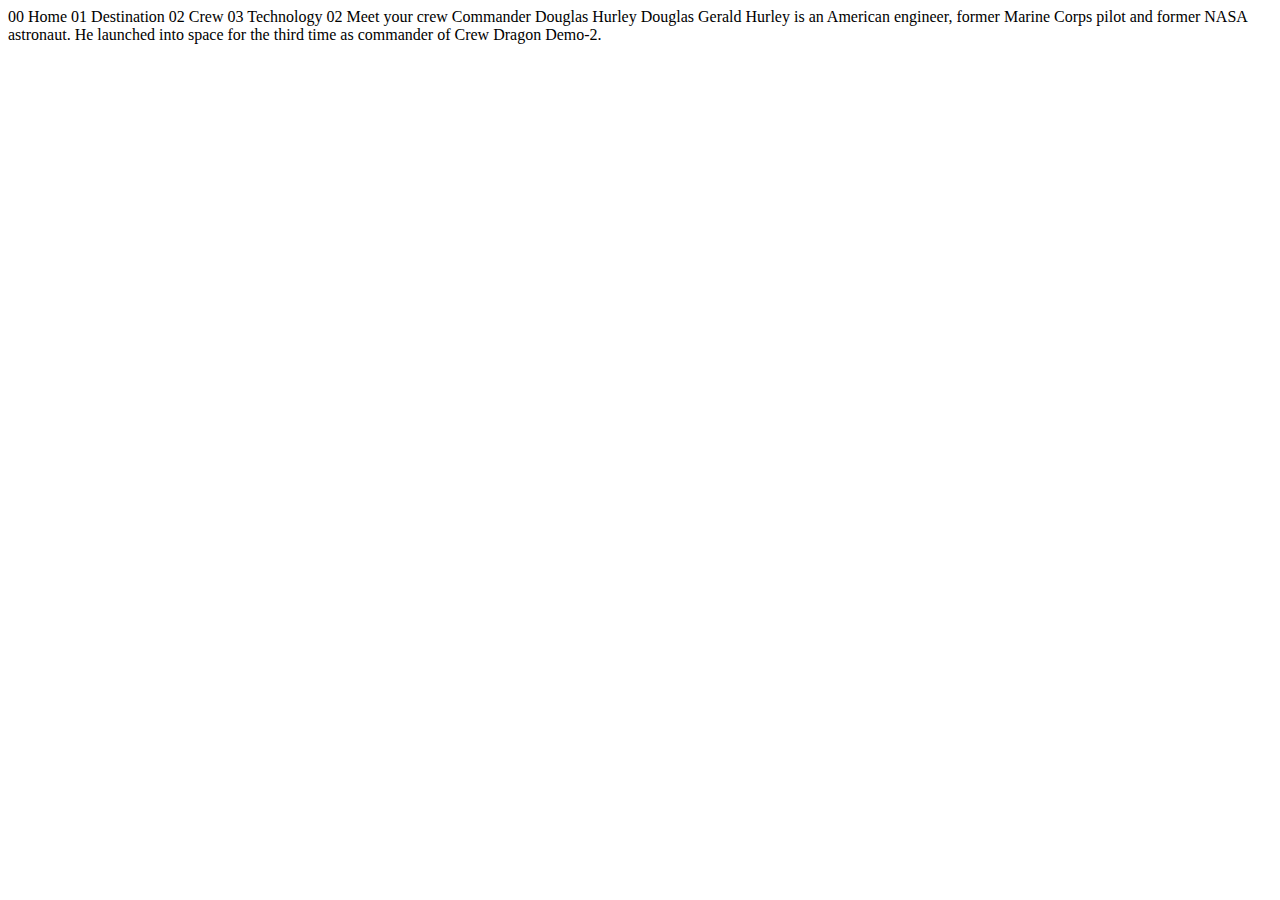
==== starter-code/crew-commander.html @ b0132529 "my current state" ====
<!DOCTYPE html>
<html lang="en">
<head>
  <meta charset="UTF-8">
  <meta name="viewport" content="width=device-width, initial-scale=1.0">

  <link rel="icon" type="image/png" sizes="32x32" href="./assets/favicon-32x32.png">
  
  <title>Frontend Mentor | Space tourism website</title>
</head>
<body>

  00 Home
  01 Destination
  02 Crew
  03 Technology

  02 Meet your crew

  Commander
  Douglas Hurley

  Douglas Gerald Hurley is an American engineer, former Marine Corps pilot 
  and former NASA astronaut. He launched into space for the third time as 
  commander of Crew Dragon Demo-2.
</body>
</html>
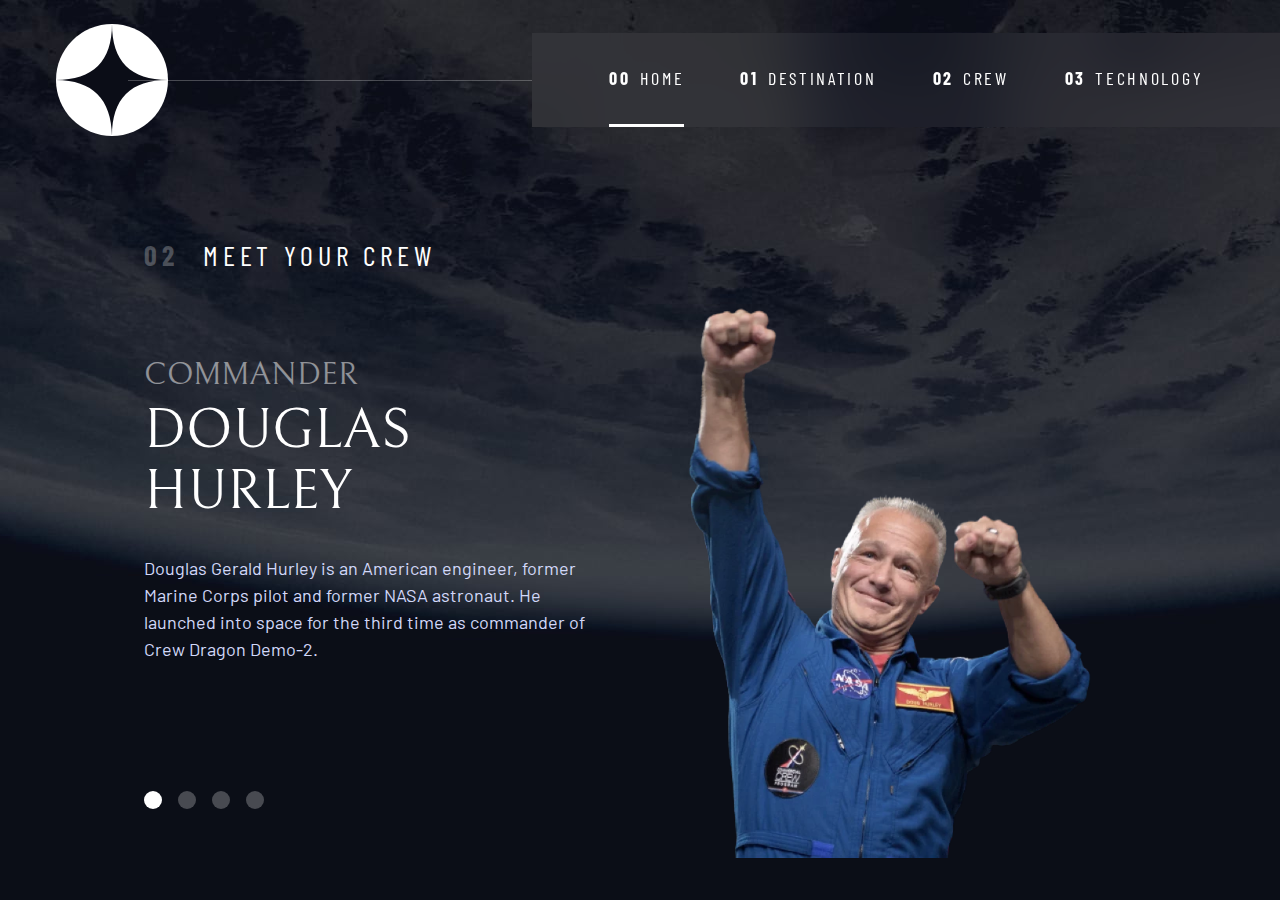
==== commit cd6c52a8: "Created Destination Template and Crew Template" ====
--- a/starter-code/crew-commander.html
+++ b/starter-code/crew-commander.html
@@ -5,23 +5,62 @@
   <meta name="viewport" content="width=device-width, initial-scale=1.0">
 
   <link rel="icon" type="image/png" sizes="32x32" href="./assets/favicon-32x32.png">
+
+  <link rel="icon" type="image/png" sizes="32x32" href="./assets/favicon-32x32.png">
+  <!-- Google fonts -->
+  <link rel="preconnect" href="https://fonts.googleapis.com">
+  <link rel="preconnect" href="https://fonts.gstatic.com" crossorigin>
+  <link href="https://fonts.googleapis.com/css2?family=Barlow+Condensed:wght@400;700&family=Bellefair&family=Barlow:wght@400;700&display=swap"
+      rel="stylesheet">
+      
+  <!-- Our custom CSS -->
+  <link rel="stylesheet" href="./index.css">
   
   <title>Frontend Mentor | Space tourism website</title>
+
+  <script src="index.js" defer></script>
+
 </head>
-<body>
-
-  00 Home
-  01 Destination
-  02 Crew
-  03 Technology
-
-  02 Meet your crew
-
-  Commander
-  Douglas Hurley
-
-  Douglas Gerald Hurley is an American engineer, former Marine Corps pilot 
-  and former NASA astronaut. He launched into space for the third time as 
-  commander of Crew Dragon Demo-2.
-</body>
+  <body class="crew">
+    <a class="skip-to-content" href="#main">Skip to content</a>
+    <header class="primary-header flex">
+      <div>
+        <img src="./assets/shared/logo.svg" alt="space tourism logo" class="logo">
+      </div>
+      <button class="mobile-nav-toggle" aria-controls="primary-navigation"><span class="sr-only" aria-expanded="false">Menu</span></button>
+      <nav>
+          <ul id="primary-navigation" data-visible="false" class="primary-navigation underline-indicators flex">
+              <li class="active"><a class="ff-sans-cond uppercase text-white letter-spacing-2" href="index.html"><span aria-hidden="true">00</span>Home</a>
+              <li><a class="ff-sans-cond uppercase text-white letter-spacing-2" href="destination.html"><span aria-hidden="true">01</span>Destination</a>
+              <li><a class="ff-sans-cond uppercase text-white letter-spacing-2" href="crew.html"><span aria-hidden="true">02</span>Crew</a>
+              <li><a class="ff-sans-cond uppercase text-white letter-spacing-2" href="technology.html"><span aria-hidden="true">03</span>Technology</a>
+          </ul>
+      </nav>
+    </header>
+    
+    <main id="main" class="grid-container grid-container--crew flow">
+      <h1 class="numbered-title"><span aria-hidden="true">02</span> Meet your crew</h1>
+      
+      <div class="dot-indicators flex">
+        <button aria-selected="true"><span class="sr-only">The commander</span></button>
+        <button aria-selected="false"><span class="sr-only">The mission specialist</span></button>
+        <button aria-selected="false"><span class="sr-only">The pilot</span></button>
+        <button aria-selected="false"><span class="sr-only">The crew engineer</span></button>
+      </div>
+      
+      <article class="crew-details flow">
+        <header class="flow flow-space--small">
+          <h2 class="fs-600 ff-serif uppercase">Commander</h2>
+          <p class="fs-700 uppercase ff-serif">Douglas Hurley</p>
+        </header>
+        <p>Douglas Gerald Hurley is an American engineer, former Marine Corps pilot 
+        and former NASA astronaut. He launched into space for the third time as 
+        commander of Crew Dragon Demo-2.</p>
+      </article>
+      <picture>
+        <source srcset="assets/crew/image-douglas-hurley.webp" type="image/webp">
+        <img src="assets/crew/image-douglas-hurley.png" alt="Douglas Hurley">
+      </picture>
+    </main>
+  </body>
 </html>--- a/starter-code/index.css
+++ b/starter-code/index.css
@@ -0,0 +1,752 @@
+/* ------------------- */
+/* Custom properties   */
+/* ------------------- */
+
+:root {
+    /* colors */
+    --clr-dark: 230 35% 7%;
+    --clr-light: 231 77% 90%;
+    --clr-white: 0 0% 100%;
+    
+    /* font-sizes for mobile */
+    --fs-900: clamp(5rem, 8vw + 1rem, 9.375rem);
+    --fs-800: 3.5rem;
+    --fs-700: 1.5rem;
+    --fs-600: 1rem;
+    --fs-500: 1.75rem;
+    --fs-400: 0.9375rem;
+    --fs-300: 1rem;
+    --fs-200: 0.875rem;
+    
+    /* font-families */
+    --ff-serif: "Bellefair", serif;
+    --ff-sans-cond: "Barlow Condensed", sans-serif;
+    --ff-sans-normal: "Barlow", sans-serif;
+}
+
+/* font-sizes for tablet */
+@media (min-width: 35em) {
+    :root {
+        --fs-800: 5rem;
+        --fs-700: 2.5rem;
+        --fs-600: 1.5rem;
+        --fs-500: 1.25rem;
+        --fs-400: 1rem;
+    }
+}
+
+/* font-sizes for desktop */
+@media (min-width: 45em) {
+    :root {
+        /* font-sizes */
+        --fs-800: 6.25rem;
+        --fs-700: 3.5rem;
+        --fs-600: 2rem;
+        --fs-500: 1.75rem;
+        --fs-400: 1.125rem;
+    }
+}
+
+
+
+/* ------------------- */
+/* Reset               */
+/* ------------------- */
+
+/* https://piccalil.li/blog/a-modern-css-reset/ */
+
+/* Box sizing */
+*,
+*::before,
+*::after {
+    box-sizing: border-box;
+}
+
+/* Reset margins */
+body,
+h1,
+h2,
+h3,
+h4,
+h5,
+p,
+figure,
+picture {
+    margin: 0; 
+}
+
+h1,
+h2,
+h3,
+h4,
+h5,
+h6,
+p {
+    font-weight: 400;
+}
+
+/* set up the body */
+body {
+    font-family: var(--ff-sans-normal);
+    font-size: var(--fs-400);
+    color: hsl( var(--clr-white) );
+    background-color: hsl( var(--clr-dark) );
+    line-height: 1.5;
+    min-height: 100vh;
+
+    display: grid;
+    grid-template-rows: min-content 1fr;
+
+    overflow-x: hidden;
+}
+
+/* make images easier to work with */
+img,
+picture {
+    width: 100%;
+    max-width: 100%;
+    display: block;
+}
+
+/* make form elements easier to work with */
+input,
+button,
+textarea,
+select {
+    font: inherit;
+}
+
+/* remove animations for people who've turned them off */
+@media (prefers-reduced-motion: reduce) {  
+  *,
+  *::before,
+  *::after {
+    animation-duration: 0.01ms !important;
+    animation-iteration-count: 1 !important;
+    transition-duration: 0.01ms !important;
+    scroll-behavior: auto !important;
+  }
+}
+
+
+/* ------------------- */
+/* Utility classes     */
+/* ------------------- */
+
+/* general */
+
+.flex {
+    display: flex;
+    gap: var(--gap, 1rem);
+}
+
+.grid {
+    display: grid;
+    gap: var(--gap, 1rem);
+}
+
+.d-block {
+    display: block;
+}
+
+.flow > *:where(:not(:first-child)) {
+    margin-top: var(--flow-space, 1rem);
+} 
+
+.flow-space--small {
+    --flow-space: .5rem;
+}
+
+.container {
+    padding-inline: 2em;
+    margin-inline: auto;
+    max-width: 80rem;
+}
+
+.grid-container {
+    display: grid;
+    text-align: center;
+    place-items: center;
+    padding-inline: 1rem;
+}
+
+.grid-container *{
+    max-width: 50ch;
+}
+
+@media (min-width: 45rem) {
+    .grid-container {
+        text-align: left;
+        column-gap: var(--container-gap, 2rem);
+        grid-template-columns: minmax(2rem, 1fr) repeat(2, minmax(0, 30rem)) minmax(2rem, 1fr);
+    }
+    
+    .grid-container *:first-child {
+        grid-column: 2;
+    }
+
+    .grid-container *:last-child {
+        grid-column: 3;
+    }
+
+    .grid-container--home {
+        padding-bottom: max(6rem, 20vh);
+        align-items: end;
+    }
+}
+
+
+
+.sr-only {
+  position: absolute; 
+  width: 1px;
+  height: 1px;
+  padding: 0;
+  margin: -1px; 
+  overflow: hidden;
+  clip: rect(0, 0, 0, 0);
+  white-space: nowrap; /* added line */
+  border: 0;
+}
+
+.skip-to-content {
+    position: absolute;
+    z-index: 1000;
+    background: hsl( var(--clr-white) );
+    color: hsl( var(--clr-dark) );
+    padding: .5em 1em;
+    margin-inline: auto;
+    transform: translateY(-100%);
+    transition: transform 250ms ease-in;
+}
+
+.skip-to-content:focus {
+    transform: translateY(0);
+}
+
+/* colors */
+
+.bg-dark { background-color: hsl( var(--clr-dark) );}
+.bg-accent { background-color: hsl( var(--clr-light) );}
+.bg-white { background-color: hsl( var(--clr-white) );}
+
+.text-dark { color: hsl( var(--clr-dark) );}
+.text-accent { color: hsl( var(--clr-light) );}
+.text-white { color: hsl( var(--clr-white) );}
+
+/* typography */
+
+.ff-serif { font-family: var(--ff-serif); } 
+.ff-sans-cond { font-family: var(--ff-sans-cond); } 
+.ff-sans-normal { font-family: var(--ff-sans-normal); } 
+
+.letter-spacing-1 { letter-spacing: 4.75px; } 
+.letter-spacing-2 { letter-spacing: 2.7px; } 
+.letter-spacing-3 { letter-spacing: 2.35px; } 
+
+.uppercase { text-transform: uppercase; }
+
+.fs-900 { font-size: var(--fs-900); }
+.fs-800 { font-size: var(--fs-800); }
+.fs-700 { font-size: var(--fs-700); }
+.fs-600 { font-size: var(--fs-600); }
+.fs-500 { font-size: var(--fs-500); }
+.fs-400 { font-size: var(--fs-400); }
+.fs-300 { font-size: var(--fs-300); }
+.fs-200 { font-size: var(--fs-200); }
+
+.fs-900,
+.fs-800,
+.fs-700,
+.fs-600 {
+    line-height: 1.1;
+}
+
+.numbered-title {
+    font-family: var(--ff-sans-cond);
+    font-size: var(--fs-500);
+    text-transform: uppercase;
+    letter-spacing: 4.72px; 
+}
+
+.numbered-title span {
+    margin-right: .5em;
+    font-weight: 700;
+    color: hsl( var(--clr-white) / .25);
+}
+
+
+/* ------------------- */
+/* Compontents         */
+/* ------------------- */
+
+.large-button {
+    font-size: 2rem;
+    position: relative;
+    display: inline-grid;
+    z-index: 1;
+    place-items: center;
+    padding: 0 2em;
+    border-radius: 50%;
+    aspect-ratio: 1;
+    text-decoration: none;
+}
+
+.large-button::after {
+    content: '';
+    position: absolute;
+    z-index: -1;
+    width: 100%;
+    height: 100%;
+    background: hsl( var(--clr-white) / .15);
+    border-radius: 50%;
+    opacity: 0;
+    transition: opacity 500ms linear, transform 750ms ease-in-out;
+}
+
+.large-button:hover::after,
+.large-button:focus::after {
+    opacity: 1;
+    transform: scale(1.5);
+}
+
+/* primary-header */
+
+.logo {
+    margin: 1.5rem clamp(1.5rem, 5vw, 3.5rem);
+}
+
+.primary-header {
+    justify-content: space-between;
+    align-items: center;
+}
+
+.primary-navigation {
+    --gap: clamp(1.5rem, 5vw, 3.5rem);
+    --underline-gap: 2rem;
+    list-style: none;
+    padding: 0;
+    margin: 0;
+    background: hsl( var(--clr-dark) / .95);
+    backdrop-filter: blur(2rem);
+}
+
+.primary-navigation a {
+    text-decoration: none;
+}
+
+.primary-navigation a span {
+    font-weight: 700;
+    margin-right: .5em;
+}
+
+@supports (backdrop-filter: blur(1rem)) {
+    .primary-navigation {
+        background: hsl( var(--clr-white) / .05);
+    }
+}
+
+.mobile-nav-toggle {
+    display: none;
+}
+
+@media (max-width: 35rem) {
+    .primary-navigation {
+        --underline-gap: .5rem;
+        position: fixed;
+        z-index: 100;
+        inset: 0 0 0 20%;
+        list-style: none;
+        margin: 0;
+        flex-direction: column;
+        padding: min(20rem, 15vh) 2rem;
+        transform: translateX(100%);
+        transition: transform 350ms ease-in-out;
+    }
+
+    .primary-navigation.underline-indicators .active {
+        border-right: .2rem solid hsl( var(--clr-white) / 0 );
+    }
+
+    .primary-navigation[data-visible="true"] {
+        transform: translateX(0);
+    }
+
+    .mobile-nav-toggle {
+        display: block;
+        position: absolute;
+        z-index: 2000;
+        right: 1rem;
+        top: 2rem;
+        background: transparent;
+        background-image: url(./assets/shared/icon-hamburger.svg);
+        background-repeat: no-repeat;
+        background-position: center;
+        width: 1.5rem;
+        aspect-ratio: 1;
+        border: 0;
+    }
+
+    .mobile-nav-toggle[aria-expanded="true"] {
+        background-image: url(./assets/shared/icon-close.svg);
+    }
+    
+    .mobile-nav-toggle:focus-visible {
+        outline: 5px solid white;
+        outline-offset: 5px;
+    }
+
+}
+
+@media (min-width: 35em) {
+    .primary-navigation {
+        padding-inline: clamp(3rem, 6vw, 7rem);
+    }
+}
+
+@media (min-width: 35em) and (max-width: 44.999em) {
+    .primary-navigation a > span {
+        display: none;
+    }
+}
+
+@media (min-width: 45em) {
+     .primary-header::after {
+         content: '';
+         display: block;
+         position: relative;
+         height: 1px;
+         margin-right: -2.5rem;
+         background: hsl( var(--clr-white) / .25 );
+         width: 100%;
+         order: 1;
+     }
+
+     nav {
+        order: 2;
+     }
+
+    .primary-navigation {
+        margin-block: 2rem;
+    }
+}
+
+.underline-indicators * {
+    cursor: pointer;
+    padding: var(--underline-gap, 1rem) 0;
+    border: 0;
+    border-bottom: .2rem solid hsl( var(--clr-white) / 0 );
+    background-color: transparent;
+}
+
+.underline-indicators button:hover,
+.underline-indicators button:focus,
+.underline-indicators li:hover,
+.underline-indicators li:focus {
+    border-color: hsl( var(--clr-white) / .5);
+}
+
+.underline-indicators .active,
+.underline-indicators [aria-selected="true"] {
+    color: hsl( var(--clr-white) / 1);
+    border-color: hsl( var(--clr-white) / 1); 
+}
+
+.tab-list {
+    --gap: 2rem;
+}
+
+.dot-indicators * {
+    cursor: pointer;
+    border: 0;
+    border-radius: 50%;
+    padding: .5em;
+    background-color: hsl( var(--clr-white) / .25);
+}
+ 
+.dot-indicators button:hover,
+.dot-indicators button:focus {
+    background-color: hsl( var(--clr-white) / .5);
+}
+
+.dot-indicators [aria-selected="true"] {
+    background-color: hsl( var(--clr-white) / 1); 
+}
+
+.number-indicatiors * {
+    cursor: pointer;
+    aspect-ratio: 1;
+    border-radius: 50%;
+    border: 1px solid hsl( var(--clr-white) / .25 );
+    padding: .2em;
+    width: 100%;
+}
+
+.number-indicatiors button:hover,
+.number-indicators button:focus {
+    border: 1px solid hsl( var(--clr-white) );
+}
+
+.number-indicatiors .active {
+    border: 1px solid hsl( var(--clr-white) );
+    background-color: hsl( var(--clr-white) );
+    color: hsl( var(--clr-dark) );
+}
+
+
+/* -------------------- */
+/* Page specific background */
+/* -------------------  */
+body {
+    background-size: cover;
+    background-position: bottom center;
+}
+/* home */
+.home {
+    background-image: url(./assets/home/background-home-mobile.jpg);
+}
+
+@media (min-width: 35rem) {
+    .home {
+        background-image: url(./assets/home/background-home-tablet.jpg);
+    }
+
+    body {
+        background-position: center center;
+    }
+}
+
+@media (min-width: 45rem) {
+    .home {
+        background-image: url(./assets/home/background-home-desktop.jpg);
+    }
+}
+
+/* destination */
+.destination {
+    background-image: url(./assets/destination/background-destination-mobile.jpg);
+}
+
+@media (min-width: 35rem) {
+    .destination {
+        background-position: center center;
+        background-image: url(./assets/destination/background-destination-tablet.jpg);
+    }
+}
+
+@media (min-width: 45rem) {
+    .destination {
+        background-image: url(./assets/destination/background-destination-desktop.jpg);
+    }
+} 
+
+/* crew */
+.crew {
+    background-image: url(./assets/home/background-crew-mobile.jpg);
+}
+
+@media (min-width: 35rem) {
+    .crew {
+        background-position: center center;
+        background-image: url(./assets/crew/background-crew-tablet.jpg);
+    }
+}
+
+@media (min-width: 45rem) {
+    .crew {
+        background-image: url(./assets/crew/background-crew-desktop.jpg);
+    }
+} 
+
+/* ----------------------------- */
+/* Layout                        */
+/* ----------------------------- */
+
+
+.grid-container {
+    display: grid;
+    text-align: center;
+    place-items: center;
+    padding-inline: 1rem;
+    padding-bottom: 4rem;
+}
+
+.grid-container *{
+    max-width: 50ch;
+}
+
+.numbered-title {
+    grid-area: title;
+}
+
+@media (min-width: 45rem) {
+    .grid-container {
+        text-align: left;
+        column-gap: var(--container-gap, 6rem);
+        grid-template-columns: minmax(2rem, 1fr) repeat(2, minmax(0, 30rem)) minmax(2rem, 1fr);
+    }
+    
+    .grid-container--home *:first-child {
+        grid-column: 2;
+    }
+
+    .grid-container--home *:last-child {
+        grid-column: 3;
+    }
+
+    .grid-container--home {
+        padding-bottom: max(6rem, 20vh);
+        align-items: end;
+    }
+}
+
+/* destination-layout */
+
+
+.grid-container--destination {
+    --flow-space: 2rem;
+    grid-template-areas: 
+        'title'
+        'image'
+        'tabs'
+        'content';
+}
+
+.grid-container--destination picture {
+    grid-area: image;
+    max-width: 60%;
+}
+
+.grid-container--destination > .tab-list {
+    grid-area: tabs;
+}
+
+.grid-container--destination > .destination-info {
+    grid-area: content;
+}
+
+.destination-meta {
+     flex-direction: column;
+     align-items: center;
+     border-top: 1px solid hsl( var(--clr-white) / .1 );
+     padding-top: 2.5rem;
+     margin-top: 2.5rem;
+}
+
+.destination-meta p {
+    font-size: 1.75rem;
+}
+
+@media (min-width: 35rem) {
+    .numbered-title {
+        justify-self: start;
+        margin-top: 2rem;
+    }
+    .destination-meta {
+        flex-direction: row;
+        justify-content: space-evenly;
+   }
+}
+
+@media (min-width: 45rem) {
+    .grid-container--destination {
+        justify-items: start;
+        align-content: center;
+        grid-template-areas: 
+            '. title title .'
+            '. image tabs .'
+            '. image content .';
+    }
+
+    .grid-container--destination picture {
+        max-width: 90%;
+    }
+
+    .destination-meta {
+        justify-content: flex-start;
+        gap: clamp(1rem, 2vw, 4rem);
+   }
+
+   .destination-meta * {
+    align-items: center;
+    }
+}
+
+/* crew-layout */
+
+.grid-container--crew {
+    --flow-space: 2rem;
+    grid-template-areas: 
+        'title'
+        'image'
+        'tabs'
+        'content';
+}
+
+.grid-container--crew > picture {
+    grid-area: image;
+    max-width: 60%;
+    border-bottom: 1px solid hsl( var(--clr-white) / .1);
+}
+
+.grid-container--crew > .dot-indicators {
+    grid-area: tabs;
+}
+
+.grid-container--crew > .crew-details {
+    grid-area: content;
+}
+
+.crew-details h2 {
+    opacity: .5;
+}
+
+.crew-details p:not([class]) {
+    color: hsl( var(--clr-light) );
+}
+
+@media (min-width: 35rem) {
+    .grid-container--crew {
+        padding-bottom: 0;
+        --flow-space: 2rem;
+        grid-template-areas: 
+            'title'
+            'content'
+            'tabs'
+            'image';
+    }
+
+    .grid-container--crew picture {
+        border-bottom: none;
+    }
+}
+
+@media (min-width: 45rem) {
+    .grid-container--crew {
+        justify-items: start;
+        align-content: center;
+        grid-template-areas: 
+            '. title title .'
+            '. content image .'
+            '. tabs image .';
+    }
+
+    .grid-container--crew picture {
+        max-width: 90%;
+    }
+
+    .crew-meta {
+        justify-content: flex-start;
+        gap: clamp(1rem, 2vw, 4rem);
+   }
+
+   .crew-meta * {
+    align-items: center;
+    }
+
+    .grid-container--crew picture {
+        align-self: end;
+    }
+
+    
+}